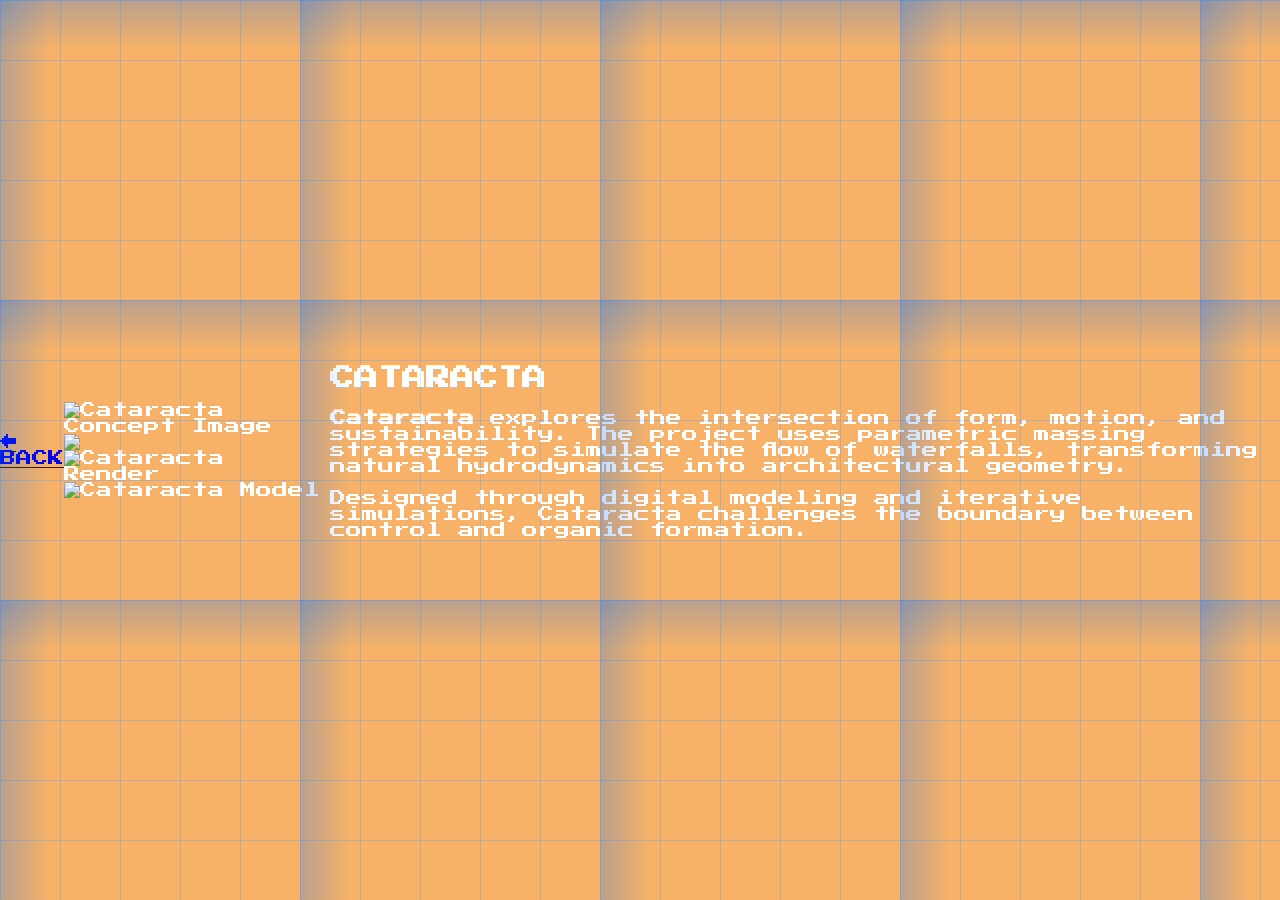
==== projects/cataracta.html @ 400d7715 "Rename cataracta.html to projects/cataracta.html" ====
<!DOCTYPE html>
<html lang="en">
<head>
  <link href="https://fonts.googleapis.com/css2?family=Press+Start+2P&display=swap" rel="stylesheet">
  <meta charset="UTF-8" />
  <meta name="viewport" content="width=device-width, initial-scale=1.0" />
  <title>Cataracta — Project</title>

  <!-- Main site styles (for fonts etc.) -->
  <link rel="stylesheet" href="../style.css">

  <!-- Project-specific styles -->
  <link rel="stylesheet" href="cataracta.css">
</head>
<body>
  <!-- 🟩 Moving Grid Background -->
  <div class="grid" id="grid"></div>

  <!-- Left sidebar with back button -->
  <aside class="sidebar-left">
    <a href="../index.html" class="back-button">← BACK</a>
  </aside>

  <!-- Main image gallery -->
  <main class="gallery">
    <img src="CATARACTA.png" alt="Cataracta Concept Image">
    <img src="CATARACTAupdated-03.png">
    <img src="CATARACTAupdated-01.png" alt="Cataracta Render">
    <img src="CATARACTAupdated-02.png" alt="Cataracta Model">
  </main>

  <!-- Right text sidebar -->
  <aside class="sidebar-right">
    <div class="text-panel">
      <h1>CATARACTA</h1>
      <p>
        <strong>Cataracta</strong> explores the intersection of form, motion, and sustainability.  
        The project uses parametric massing strategies to simulate the flow of waterfalls,  
        transforming natural hydrodynamics into architectural geometry.
      </p>
      <p>
        Designed through digital modeling and iterative simulations,  
        Cataracta challenges the boundary between control and organic formation.
      </p>
    </div>
  </aside>

  <script>
    // --- Moving draggable grid logic ---
    const grid = document.getElementById('grid');
    let posX = 0, posY = 0, velocityX = 0.25, velocityY = 0.15;
    let dragging = false, lastX = 0, lastY = 0;

    grid.addEventListener('mousedown', e => {
      dragging = true;
      lastX = e.clientX;
      lastY = e.clientY;
      grid.style.cursor = 'grabbing';
    });

    window.addEvent
---- style.css ----
@import url('https://fonts.googleapis.com/css2?family=Press+Start+2P&display=swap');

body {
  margin: 0;
  padding: 0;
  background: #F7B267;
  color: #fff;
  font-family: 'Press Start 2P', monospace;
  height: 100vh;
  display: flex;
  align-items: center;
  justify-content: flex-end;
  overflow: hidden;
  position: relative;
  transition: background 0.8s ease;
}

/* Grain texture */
.grain {
  pointer-events: none;
  position: absolute;
  top: 0;
  left: 0;
  width: 100%;
  height: 100%;
  background-image: url("https://www.transparenttextures.com/patterns/noise.png");
  opacity: 0.5;
  z-index: 0;
}

/* Grid background */
.grid {
  position: absolute;
  top: 0;
  left: 0;
  width: 100%;
  height: 100%;
  z-index: 0;
  pointer-events: auto;
  cursor: grab;
  opacity: 0;
  background-image:
    linear-gradient(to right, rgba(0, 110, 255, 0.15) 1px, transparent 1px),
    linear-gradient(to bottom, rgba(0, 110, 255, 0.15) 1px, transparent 1px),
    linear-gradient(to right, rgba(0, 110, 255, 0.25) 1px, transparent 50px),
    linear-gradient(to bottom, rgba(0, 110, 255, 0.25) 1px, transparent 50px);
  background-size: 60px 60px, 60px 60px, 300px 300px, 300px 300px;
  background-repeat: repeat;
  animation: gridFadeIn 1.8s ease forwards;
  transition: background-position 0.05s ease-out, background-image 0.5s ease;
  will-change: background-position;
}

@keyframes gridFadeIn {
  from { opacity: 0; }
  to { opacity: 1; }
}

/* Project list (right aligned) */
.projects {
  position: relative;
  display: flex;
  flex-direction: column;
  align-items: flex-end;
  gap: 2.4em;
  padding-right: 8vw;
  z-index: 1;
}

/* Project names */
.project {
  position: relative;
  font-size: 1vw;
  text-transform: uppercase;
  color: white;
  background: transparent;
  letter-spacing: 0.05rem;
  padding: 0.4em 0.8em;
  cursor: pointer;
  opacity: 0;
  transition: all 0.4s ease;
  animation: fadeIn 0.8s ease forwards;
  border: 2px solid transparent;
}

.project:nth-child(1) { animation-delay: 0.2s; }
.project:nth-child(2) { animation-delay: 0.4s; }
.project:nth-child(3) { animation-delay: 0.6s; }
.project:nth-child(4) { animation-delay: 0.8s; }
.project:nth-child(5) { animation-delay: 1s; }

@keyframes fadeIn {
  from { opacity: 0; }
  to { opacity: 1; }
}

/* White hover box + dynamic color text */
.project::before {
  content: "";
  position: absolute;
  inset: 0;
  background: white;
  transform: scaleX(0);
  transform-origin: left;
  transition: transform 0.4s ease;
  z-index: -1;
}

.project:hover::before {
  transform: scaleX(1);
}

.project:hover {
  color: var(--hover-color);
}

/* Floating text box */
.intro-box {
  position: fixed;
  top: 50%;
  left: 50%;
  transform: translate(-50%, -50%);
  width: 45%;
  max-width: 600px;
  text-align: center;
  background: rgba(255, 255, 255, 0.1);
  color: rgba(255, 255, 255, 0.8);
  border: 2px solid rgba(255, 255, 255, 0.3);
  padding: 1.5em 2em;
  font-size: 0.75vw;
  letter-spacing: 0.05em;
  border-radius: 8px;
  z-index: 2;
  transition: color 0.4s ease, border-color 0.4s ease, background 0.6s ease;
  backdrop-filter: blur(5px);
}
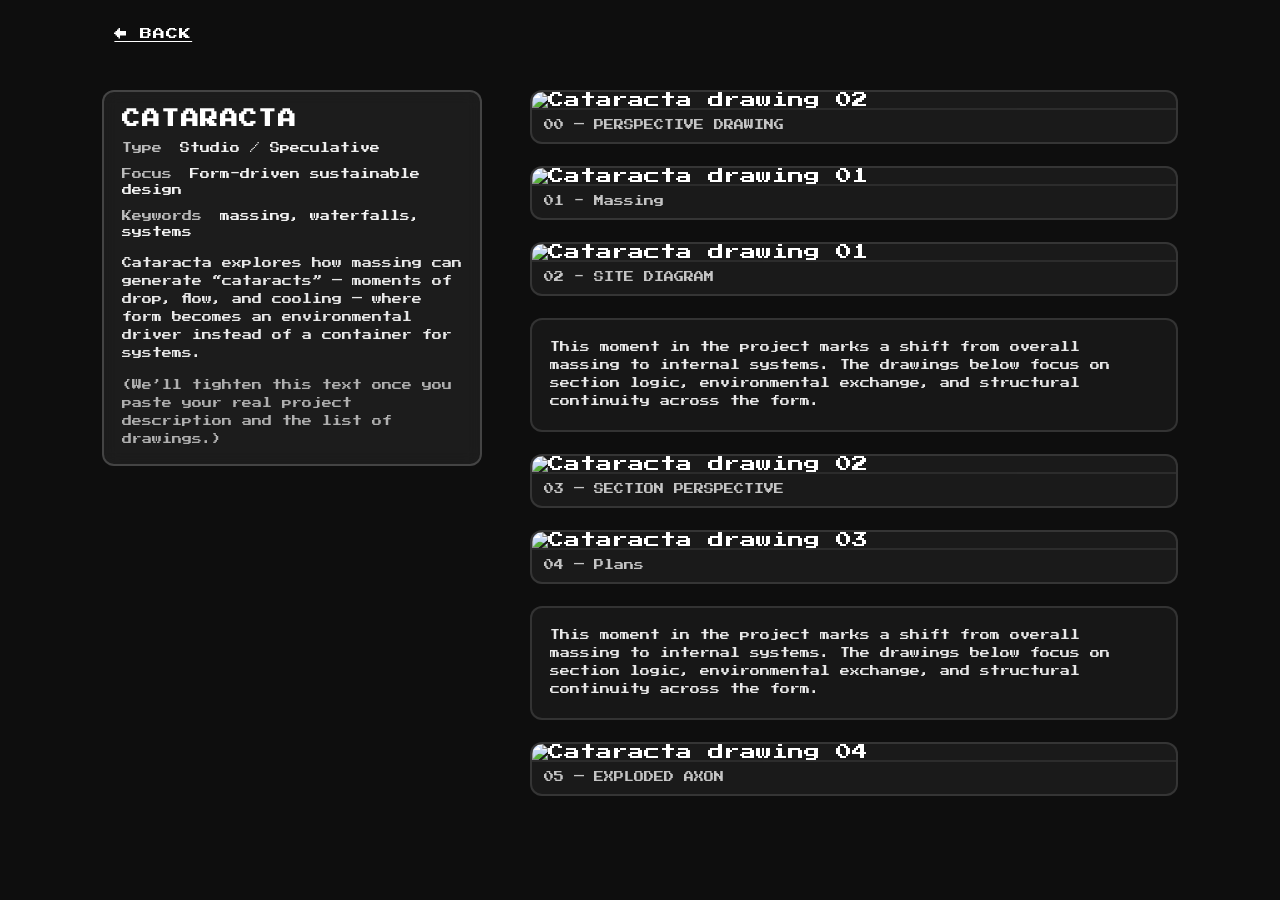
==== commit 899726ff: "Update cataracta.html" ====
--- a/projects/cataracta.html
+++ b/projects/cataracta.html
@@ -1,61 +1,106 @@
 <!DOCTYPE html>
 <html lang="en">
 <head>
-  <link href="https://fonts.googleapis.com/css2?family=Press+Start+2P&display=swap" rel="stylesheet">
   <meta charset="UTF-8" />
   <meta name="viewport" content="width=device-width, initial-scale=1.0" />
-  <title>Cataracta — Project</title>
+  <title>Cataracta — Jonathan Kadau</title>
 
-  <!-- Main site styles (for fonts etc.) -->
-  <link rel="stylesheet" href="../style.css">
+  <!-- Main site styles (grid/grain etc.) -->
+  <link rel="stylesheet" href="../style.css" />
 
-  <!-- Project-specific styles -->
-  <link rel="stylesheet" href="cataracta.css">
+  <!-- Project-specific overrides -->
+  <link rel="stylesheet" href="cataracta.css" />
+
+  <link rel="icon" href="../favicon.ico" type="image/x-icon" />
 </head>
-<body>
-  <!-- 🟩 Moving Grid Background -->
+
+<main class="project-media">
+
+
+<body class="project-page">
+  <!-- Background layers (same as homepage) -->
   <div class="grid" id="grid"></div>
+  <div class="grain"></div>
 
-  <!-- Left sidebar with back button -->
-  <aside class="sidebar-left">
-    <a href="../index.html" class="back-button">← BACK</a>
-  </aside>
+  <!-- Project frame -->
+  <header class="project-topbar">
+    <a class="back-link project" href="../index.html">← BACK</a>
+  </header>
 
-  <!-- Main image gallery -->
-  <main class="gallery">
-    <img src="CATARACTA.png" alt="Cataracta Concept Image">
-    <img src="CATARACTAupdated-03.png">
-    <img src="CATARACTAupdated-01.png" alt="Cataracta Render">
-    <img src="CATARACTAupdated-02.png" alt="Cataracta Model">
-  </main>
+  <div class="project-shell">
+    <!-- Left: sticky narrative -->
+    <aside class="project-meta">
+      <h1 class="project-title">CATARACTA</h1>
 
-  <!-- Right text sidebar -->
-  <aside class="sidebar-right">
-    <div class="text-panel">
-      <h1>CATARACTA</h1>
-      <p>
-        <strong>Cataracta</strong> explores the intersection of form, motion, and sustainability.  
-        The project uses parametric massing strategies to simulate the flow of waterfalls,  
-        transforming natural hydrodynamics into architectural geometry.
+      <div class="project-facts">
+        <p><span class="label">Type</span> <span class="value">Studio / Speculative</span></p>
+        <p><span class="label">Focus</span> <span class="value">Form-driven sustainable design</span></p>
+        <p><span class="label">Keywords</span> <span class="value">massing, waterfalls, systems</span></p>
+      </div>
+
+      <p class="project-description">
+        Cataracta explores how massing can generate “cataracts” — moments of drop, flow, and cooling —
+        where form becomes an environmental driver instead of a container for systems.
       </p>
-      <p>
-        Designed through digital modeling and iterative simulations,  
-        Cataracta challenges the boundary between control and organic formation.
+
+      <p class="project-description muted">
+        (We’ll tighten this text once you paste your real project description and the list of drawings.)
       </p>
-    </div>
-  </aside>
+    </aside>
 
-  <script>
-    // --- Moving draggable grid logic ---
-    const grid = document.getElementById('grid');
-    let posX = 0, posY = 0, velocityX = 0.25, velocityY = 0.15;
-    let dragging = false, lastX = 0, lastY = 0;
+    <!-- Right: drawings/media -->
+    <main class="project-media">
+      <!-- Replace these with your real image paths -->
 
-    grid.addEventListener('mousedown', e => {
-      dragging = true;
-      lastX = e.clientX;
-      lastY = e.clientY;
-      grid.style.cursor = 'grabbing';
-    });
+      <figure class="media-block">
+        <img src="CATARACTA PERSPECTIVE.png" alt="Cataracta drawing 02" loading="lazy">
+        <figcaption>00 — PERSPECTIVE DRAWING</figcaption>
+      </figure>
 
-    window.addEvent
+      <figure class="media-block">
+        <img src="CATARACTA MASSING.png" alt="Cataracta drawing 01" loading="lazy">
+        <figcaption>01 - Massing</figcaption>
+      </figure>
+
+      <figure class="media-block">
+        <img src="CATARACTA SITE DIAGRAM.png" alt="Cataracta drawing 01" loading="lazy">
+        <figcaption>02 - SITE DIAGRAM</figcaption>
+      </figure>
+
+      <div class="media-text">
+        <p>
+          This moment in the project marks a shift from overall massing to internal
+          systems. The drawings below focus on section logic, environmental exchange,
+          and structural continuity across the form.
+        </p>
+      </div>
+      
+
+      <figure class="media-block">
+        <img src="CATARACTA SECTION PERSPECTIVE.png" alt="Cataracta drawing 02" loading="lazy">
+        <figcaption>03 — SECTION PERSPECTIVE</figcaption>
+      </figure>
+
+      <figure class="media-block">
+        <img src="CATARACTA PLANS.png" alt="Cataracta drawing 03" loading="lazy">
+        <figcaption>04 — Plans</figcaption>
+      </figure>
+
+      <div class="media-text">
+        <p>
+          This moment in the project marks a shift from overall massing to internal
+          systems. The drawings below focus on section logic, environmental exchange,
+          and structural continuity across the form.
+        </p>
+      </div>
+
+      <figure class="media-block">
+        <img src="CATARACTA EXPLODED AXON.png" alt="Cataracta drawing 04" loading="lazy">
+        <figcaption>05 — EXPLODED AXON</figcaption>
+      </figure>
+    </main>
+  </div>
+
+  <script src="../script.js"></script>
+</body>
+</html>
--- a/style.css
+++ b/style.css
@@ -67,6 +67,22 @@
   z-index: 1;
 }
 
+/* Text blocks inside right column */
+.media-text {
+  background: rgba(255,255,255,0.04);
+  border: 2px solid rgba(255,255,255,0.12);
+  border-radius: 12px;
+  padding: 18px 18px 20px 18px;
+}
+
+.media-text p {
+  margin: 0;
+  font-size: 10px;
+  line-height: 1.8;
+  opacity: 0.9;
+}
+
+
 /* Project names */
 .project {
   position: relative;
--- a/projects/cataracta.css
+++ b/projects/cataracta.css
@@ -0,0 +1,153 @@
+/* =========================
+   Project Page Overrides
+   Keeps homepage intact
+   ========================= */
+
+/* Override the global body rules from style.css for project pages */
+body.project-page {
+  height: auto;
+  min-height: 100vh;
+
+  display: block;
+  align-items: initial;
+  justify-content: initial;
+
+  overflow: auto;
+  background: #808080; /* cataracta vibe; change if you want */
+  transition: background 0.8s ease;
+}
+
+/* =========================
+   Project Pages: Calm Mode
+   ========================= */
+   body.project-page {
+    background: #0e0e0e; /* soft charcoal, not pure black */
+  }
+  
+  /* keep grain, but make it subtle */
+  body.project-page .grain {
+    opacity: 0.25;
+  }
+  
+  
+  /* Hide grid entirely on project pages */
+  body.project-page .grid {
+    display: none;
+  }
+  
+
+/* Keep background layers behind content */
+body.project-page .grid,
+body.project-page .grain {
+  position: fixed;
+}
+
+/* Top bar */
+.project-topbar {
+  position: relative;
+  z-index: 3;
+  padding: 24px 8vw 0 8vw;
+}
+
+.back-link.project {
+  font-size: 12px;
+  letter-spacing: 0.08em;
+  padding: 6px 10px;
+}
+
+
+/* Main 2-column shell */
+.project-shell {
+  position: relative;
+  z-index: 3;
+  padding: 28px 8vw 80px 8vw;
+
+  display: grid;
+  grid-template-columns: minmax(280px, 380px) 1fr;
+  gap: 48px;
+  align-items: start;
+}
+
+/* Left sticky column */
+.project-meta {
+  position: sticky;
+  top: 28px; /* adjust if you make your header taller */
+  align-self: start;
+
+  background: rgba(255,255,255,0.06);
+  border: 2px solid rgba(255,255,255,0.18);
+  border-radius: 12px;
+  padding: 18px 18px 16px 18px;
+  backdrop-filter: blur(8px);
+}
+
+.project-title {
+  margin: 0 0 12px 0;
+  font-size: 18px;
+  letter-spacing: 0.08em;
+}
+
+.project-facts p {
+  margin: 0 0 10px 0;
+  font-size: 10px;
+  line-height: 1.6;
+}
+
+.project-facts .label {
+  opacity: 0.7;
+  margin-right: 8px;
+}
+
+.project-facts .value {
+  opacity: 0.95;
+}
+
+.project-description {
+  margin: 14px 0 0 0;
+  font-size: 10px;
+  line-height: 1.8;
+  opacity: 0.9;
+}
+
+.project-description.muted {
+  opacity: 0.65;
+}
+
+/* Right column media */
+.project-media {
+  display: grid;
+  gap: 22px;
+}
+
+.media-block {
+  margin: 0;
+  background: rgba(255,255,255,0.05);
+  border: 2px solid rgba(255,255,255,0.12);
+  border-radius: 12px;
+  overflow: hidden;
+}
+
+.media-block img {
+  width: 100%;
+  height: auto;
+  display: block;
+}
+
+.media-block figcaption {
+  padding: 10px 12px 12px 12px;
+  font-size: 10px;
+  opacity: 0.75;
+  border-top: 2px solid rgba(255,255,255,0.10);
+}
+
+/* Responsive: stack columns */
+@media (max-width: 900px) {
+  .project-shell {
+    grid-template-columns: 1fr;
+    gap: 18px;
+  }
+
+  .project-meta {
+    position: static;
+  }
+}
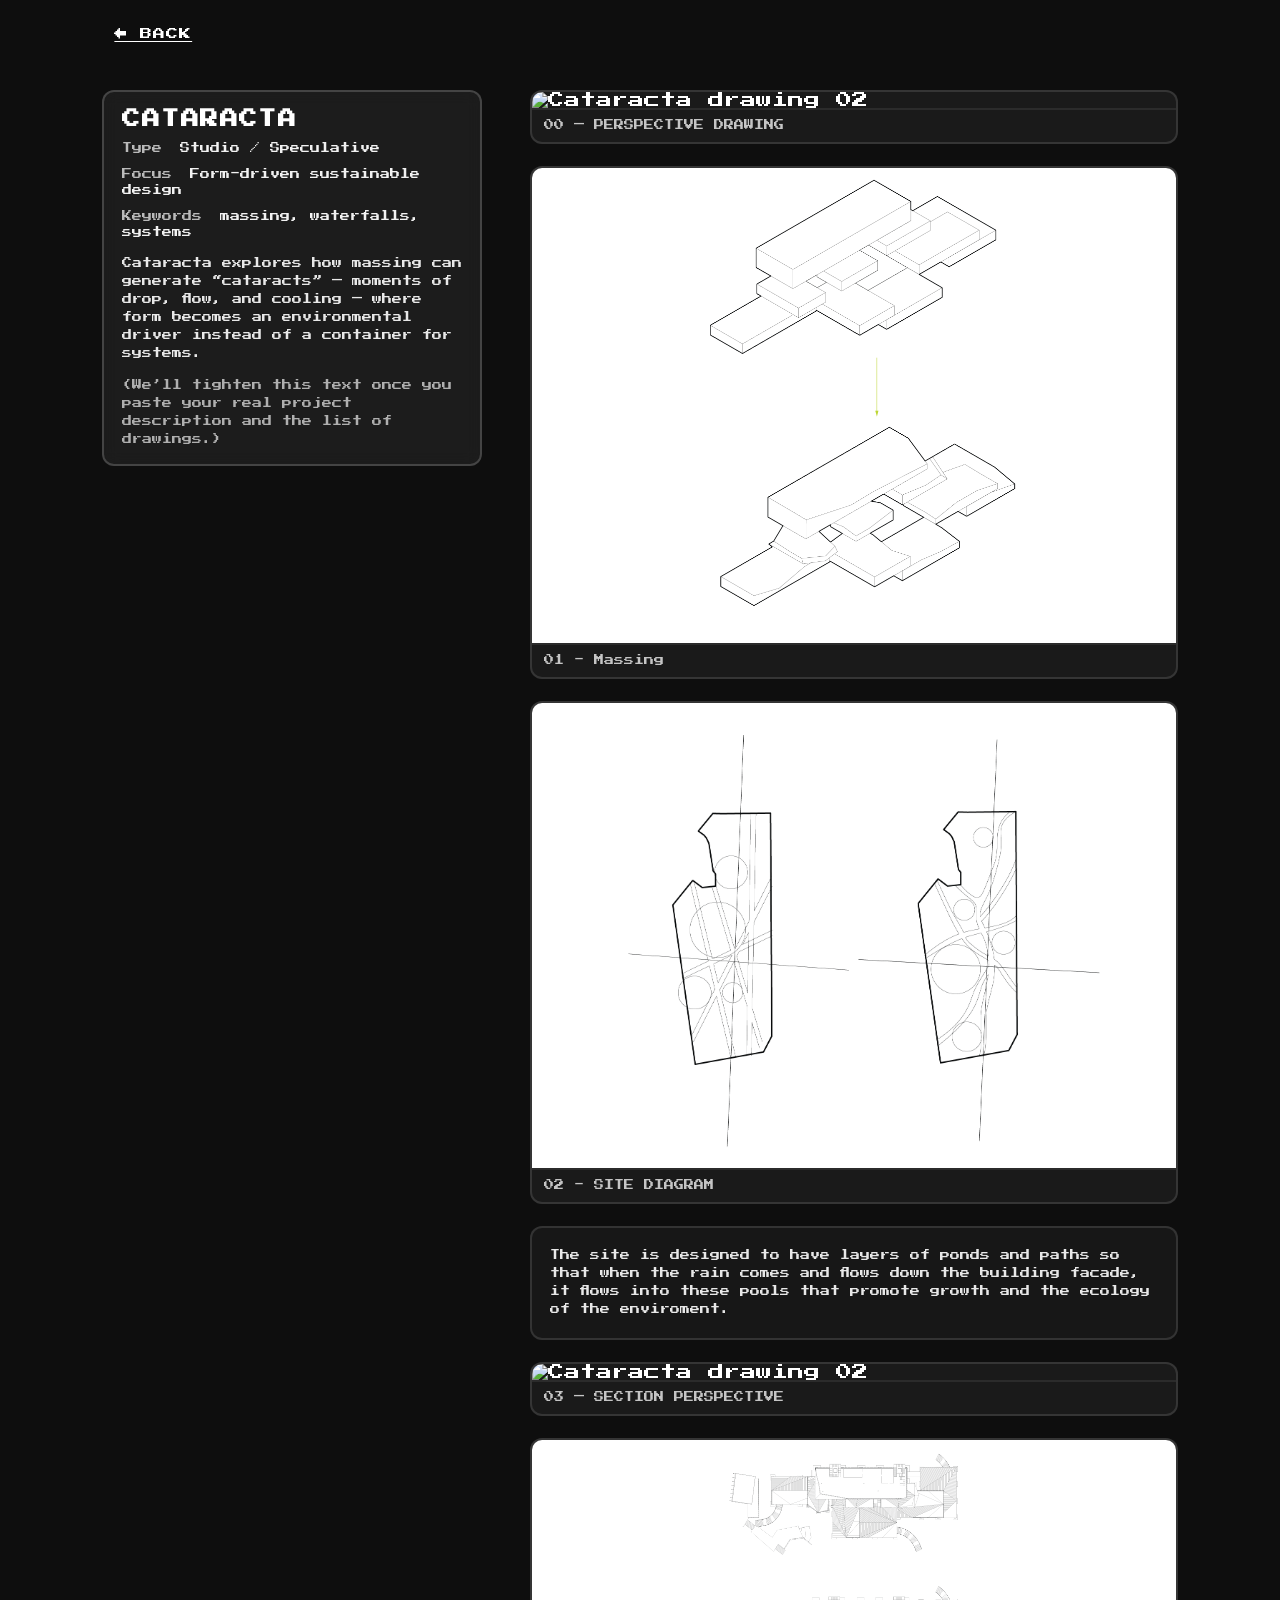
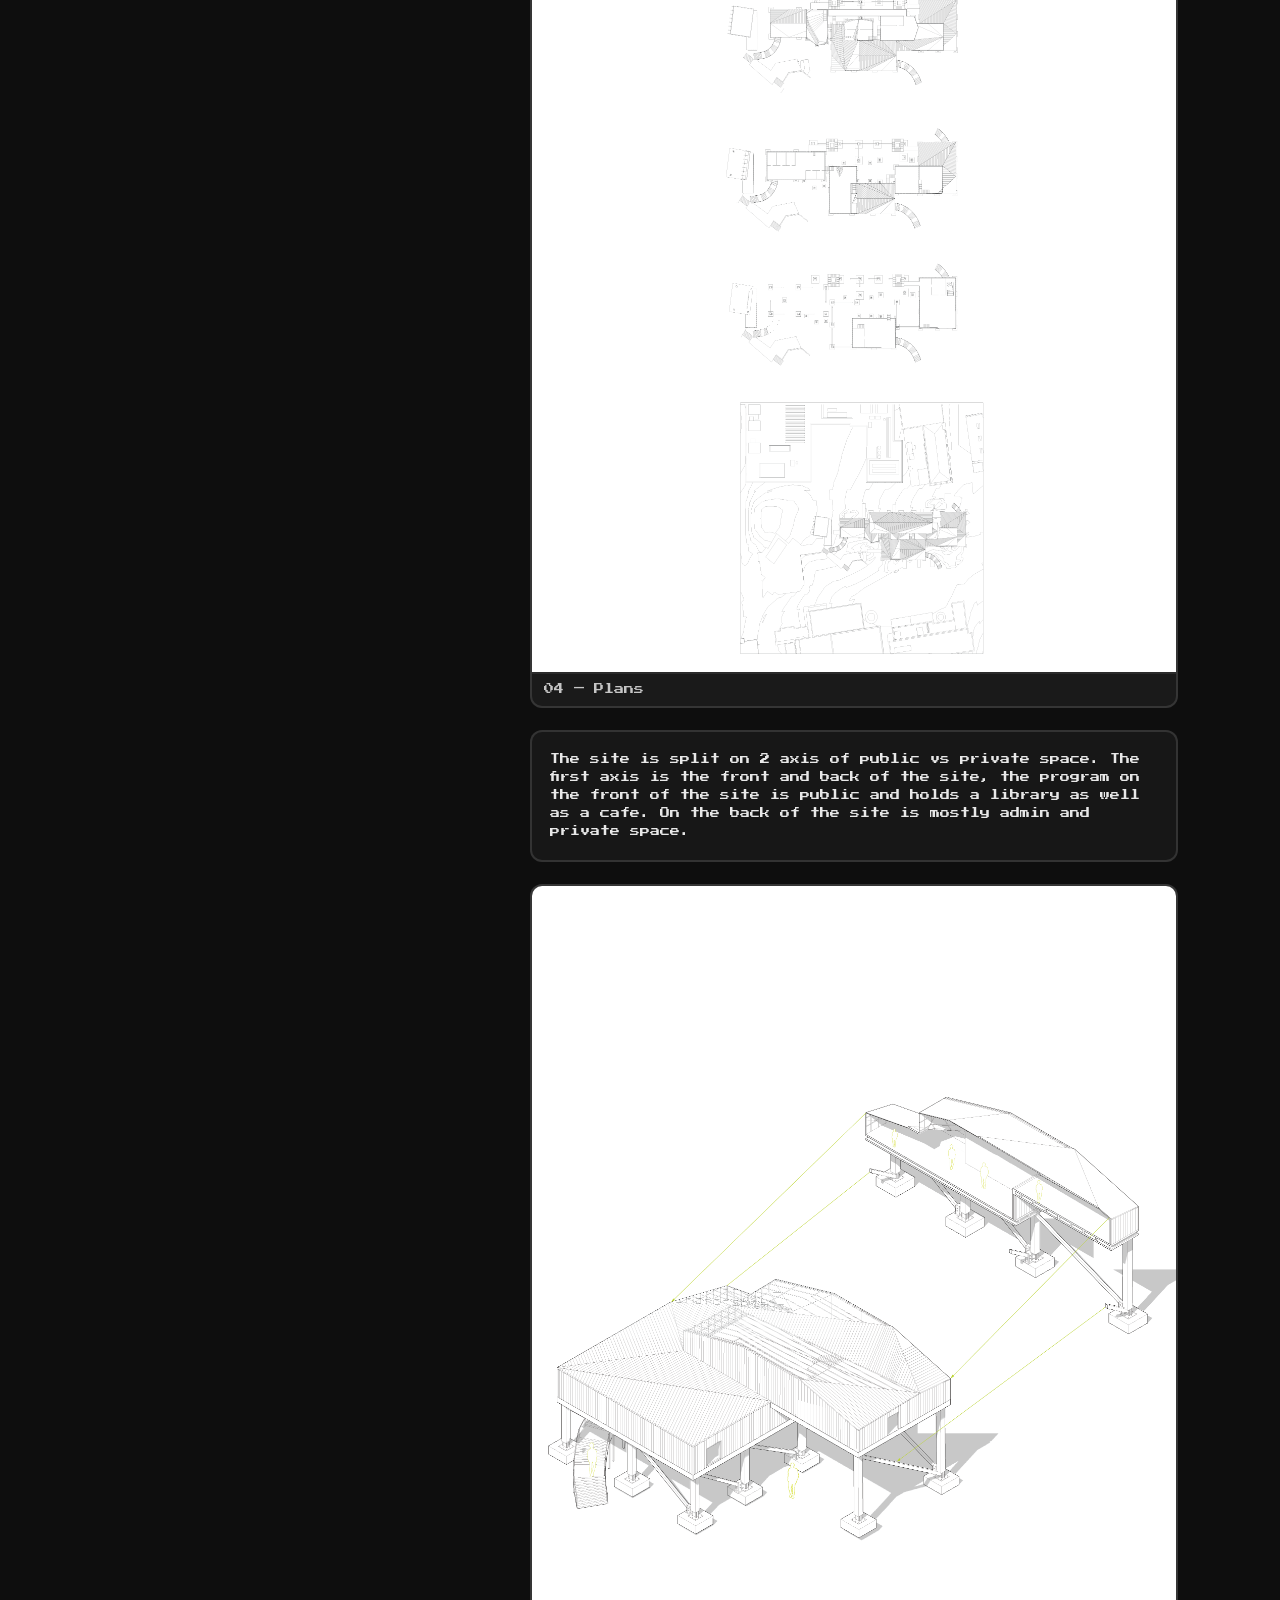
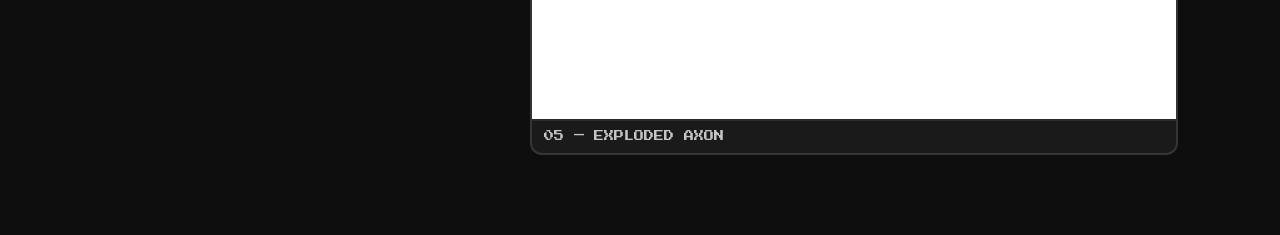
==== commit f64cf7fc: "Update cataracta.html" ====
--- a/projects/cataracta.html
+++ b/projects/cataracta.html
@@ -69,9 +69,8 @@
 
       <div class="media-text">
         <p>
-          This moment in the project marks a shift from overall massing to internal
-          systems. The drawings below focus on section logic, environmental exchange,
-          and structural continuity across the form.
+          The site is designed to have layers of ponds and paths so that when the rain comes and 
+          flows down the building facade, it flows into these pools that promote growth and the ecology of the enviroment.
         </p>
       </div>
       
@@ -88,9 +87,9 @@
 
       <div class="media-text">
         <p>
-          This moment in the project marks a shift from overall massing to internal
-          systems. The drawings below focus on section logic, environmental exchange,
-          and structural continuity across the form.
+          The site is split on 2 axis of public vs private space. The first axis is the front and back of the site,
+          the program on the front of the site is public and holds a library as well as a cafe. On the back of the site
+          is mostly admin and private space. 
         </p>
       </div>
 
--- a/style.css
+++ b/style.css
@@ -150,3 +150,54 @@
   transition: color 0.4s ease, border-color 0.4s ease, background 0.6s ease;
   backdrop-filter: blur(5px);
 }
+
+/* -------------------
+   Footer Links (Home)
+------------------- */
+.site-footer {
+  position: fixed;
+  left: 0;
+  right: 0;
+  bottom: 18px;
+  padding: 0 2.5vw;
+  z-index: 5;
+
+  display: grid;
+  grid-template-columns: 1fr 1fr 1fr;
+  align-items: center;
+}
+
+.site-footer .footer-link {
+  font-size: 10px;
+  letter-spacing: 0.06em;
+  color: rgba(255, 255, 255, 0.75);
+  text-decoration: none;
+  padding: 6px 8px;
+  width: fit-content;
+}
+
+/* alignment */
+.site-footer .footer-link:nth-child(1) { justify-self: start; }
+.site-footer .footer-link:nth-child(2) { justify-self: center; }
+.site-footer .footer-link:nth-child(3) { justify-self: end; }
+
+.site-footer .footer-link:hover {
+  color: rgba(255, 255, 255, 1);
+  text-decoration: underline;
+  text-underline-offset: 4px;
+}
+
+/* mobile: stack */
+@media (max-width: 700px) {
+  .site-footer {
+    grid-template-columns: 1fr;
+    gap: 8px;
+    bottom: 14px;
+  }
+
+  .site-footer .footer-link:nth-child(1),
+  .site-footer .footer-link:nth-child(2),
+  .site-footer .footer-link:nth-child(3) {
+    justify-self: center;
+  }
+}
